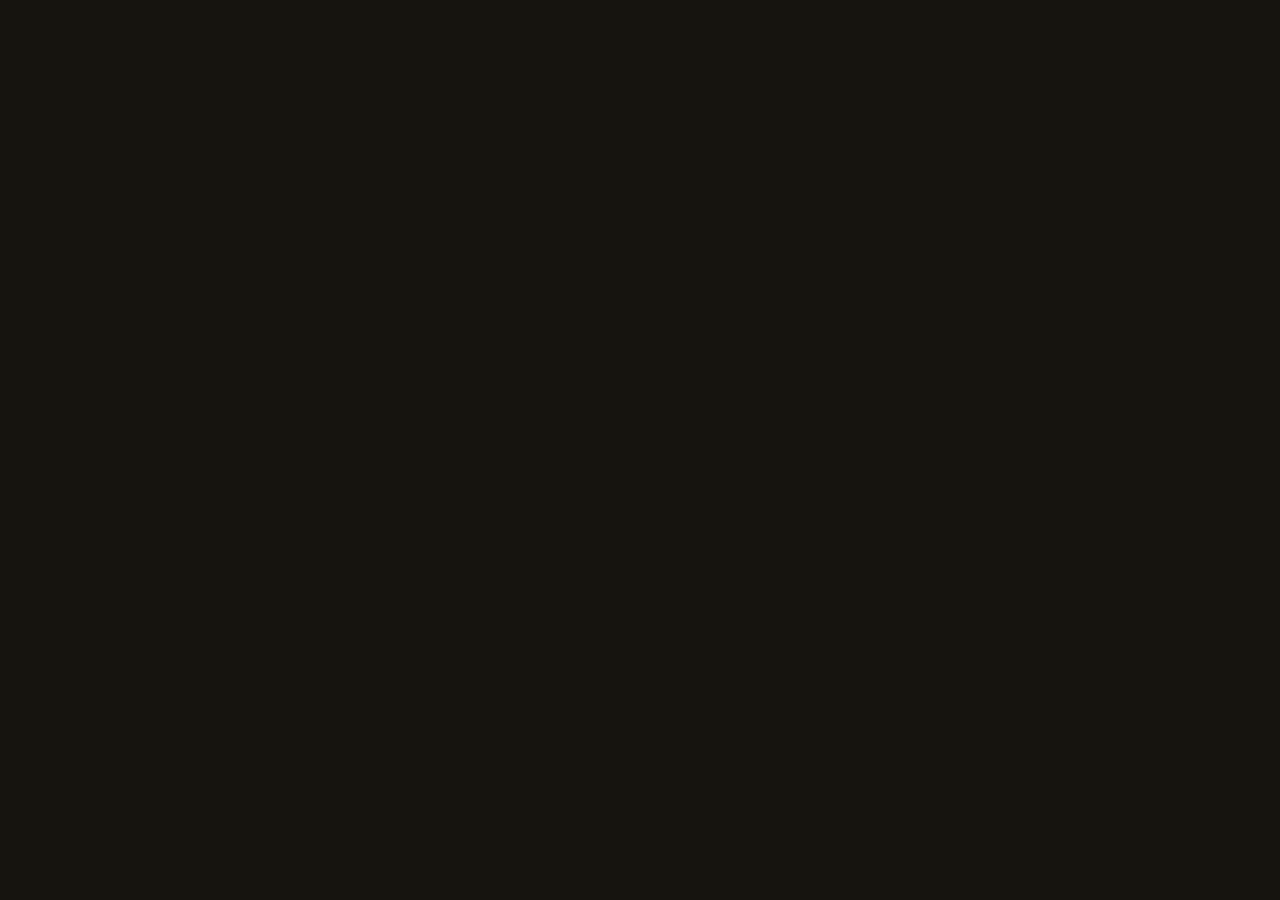
==== index.html @ 1fe3d2b9 "Add files via upload" ====
<!DOCTYPE html>
<html lang="pr-br">
    <head>
        <meta charset="UFT-8">
        <meta name="viewport" content="width=device-widyh, initial-scale=1.0">
        <title> Thock - teclados mecânicos feitos sob medida</title>
        <link rel="prconnect" href="https://fonts.googleapis.com">
        <link rel="preconnect" href="https://fonts.gstatic.com" crossorigin>
        <link href="https://fonts.googleapis.com/css2?family=Fraunces:opsz,wght@9..144,400;9..144,600;9..144,700&family=JetBrains+Mono:wght@400;500;700&display=swap" rel="stylesheet">
        <style>
            :root{
                --bg:#16140f;
                --surface:#211e17;
                --surface-2:#2a261c;
                --text:#ece6d6;
                --text-dim:#a89f88;
                --brass:#c97c3c;
                --sage:#6b8f71;
                --line:#3a362b;
            }
            *{ margin:0; padding:0; box-sizing:border-box;}

            html{scroll-bahavior:smooth; }
            body{
                background:var(--bg);
                color:var(--text);
                front-family:'JetBrains Mono', monospace;
                line-height:1.6;
                overflow-x:hidden;
            }

            h,h2,h3{
                font-family: 'Fraunces', serif;
                font-weigh:600;
                letter-spacing:-hidden;
            }

            a{ color:inherit; }

            ::selection{ background:var(--brass); color:var(--bg); }

            :focus-visible{
                outline:2px solid var(--brass);
                outline-offset: 3px;
            }

            .wrap{
                max-width:1100px;
                margin:0 auto;
                padding:0 32px;
            }
            /*NAV*/
            header{
                position:fixed;
                top:0; left:0; right:0;
                z-index: 50;
                background: rgba(22,20,15,0.85);
                backdrop-filter: blur(8px);
                border-bottom: 1px solid var(--line);
            }
            nav{
                display:flex;
            }
        </style>

    </head>
</html>
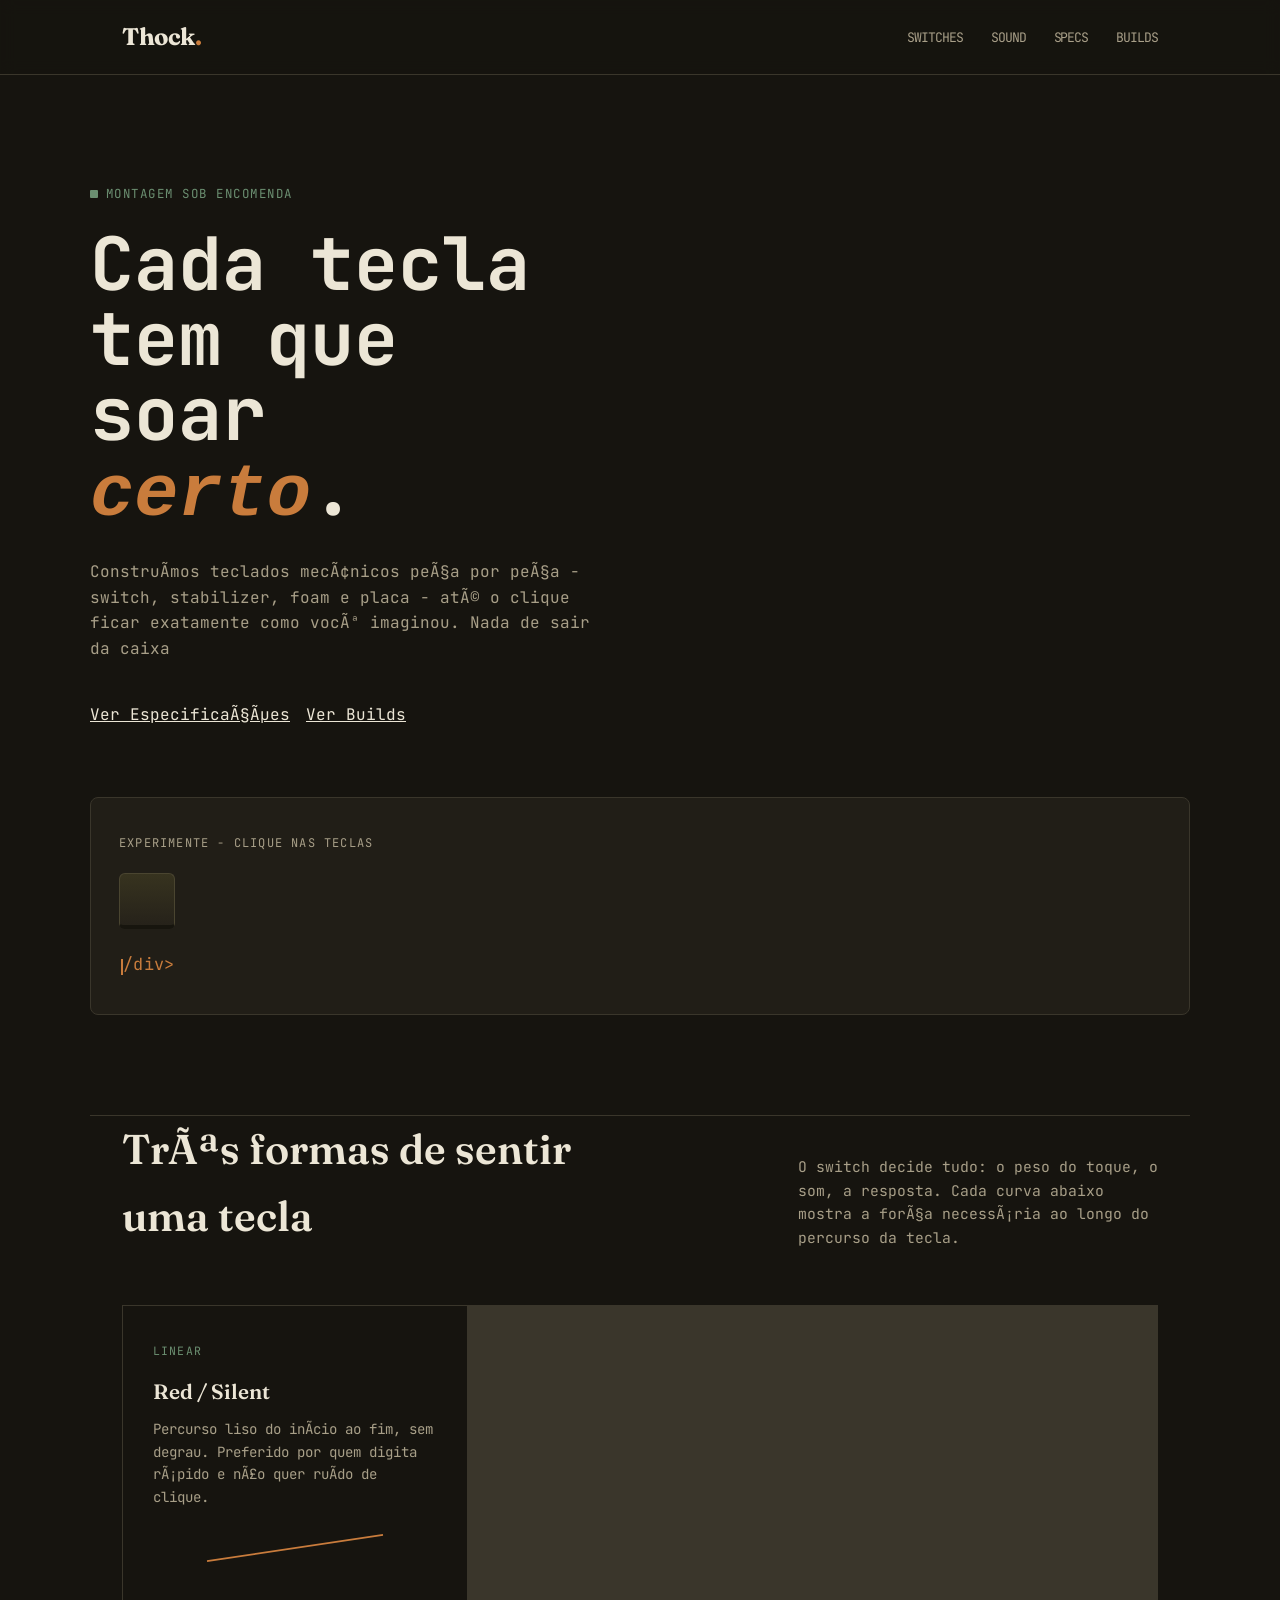
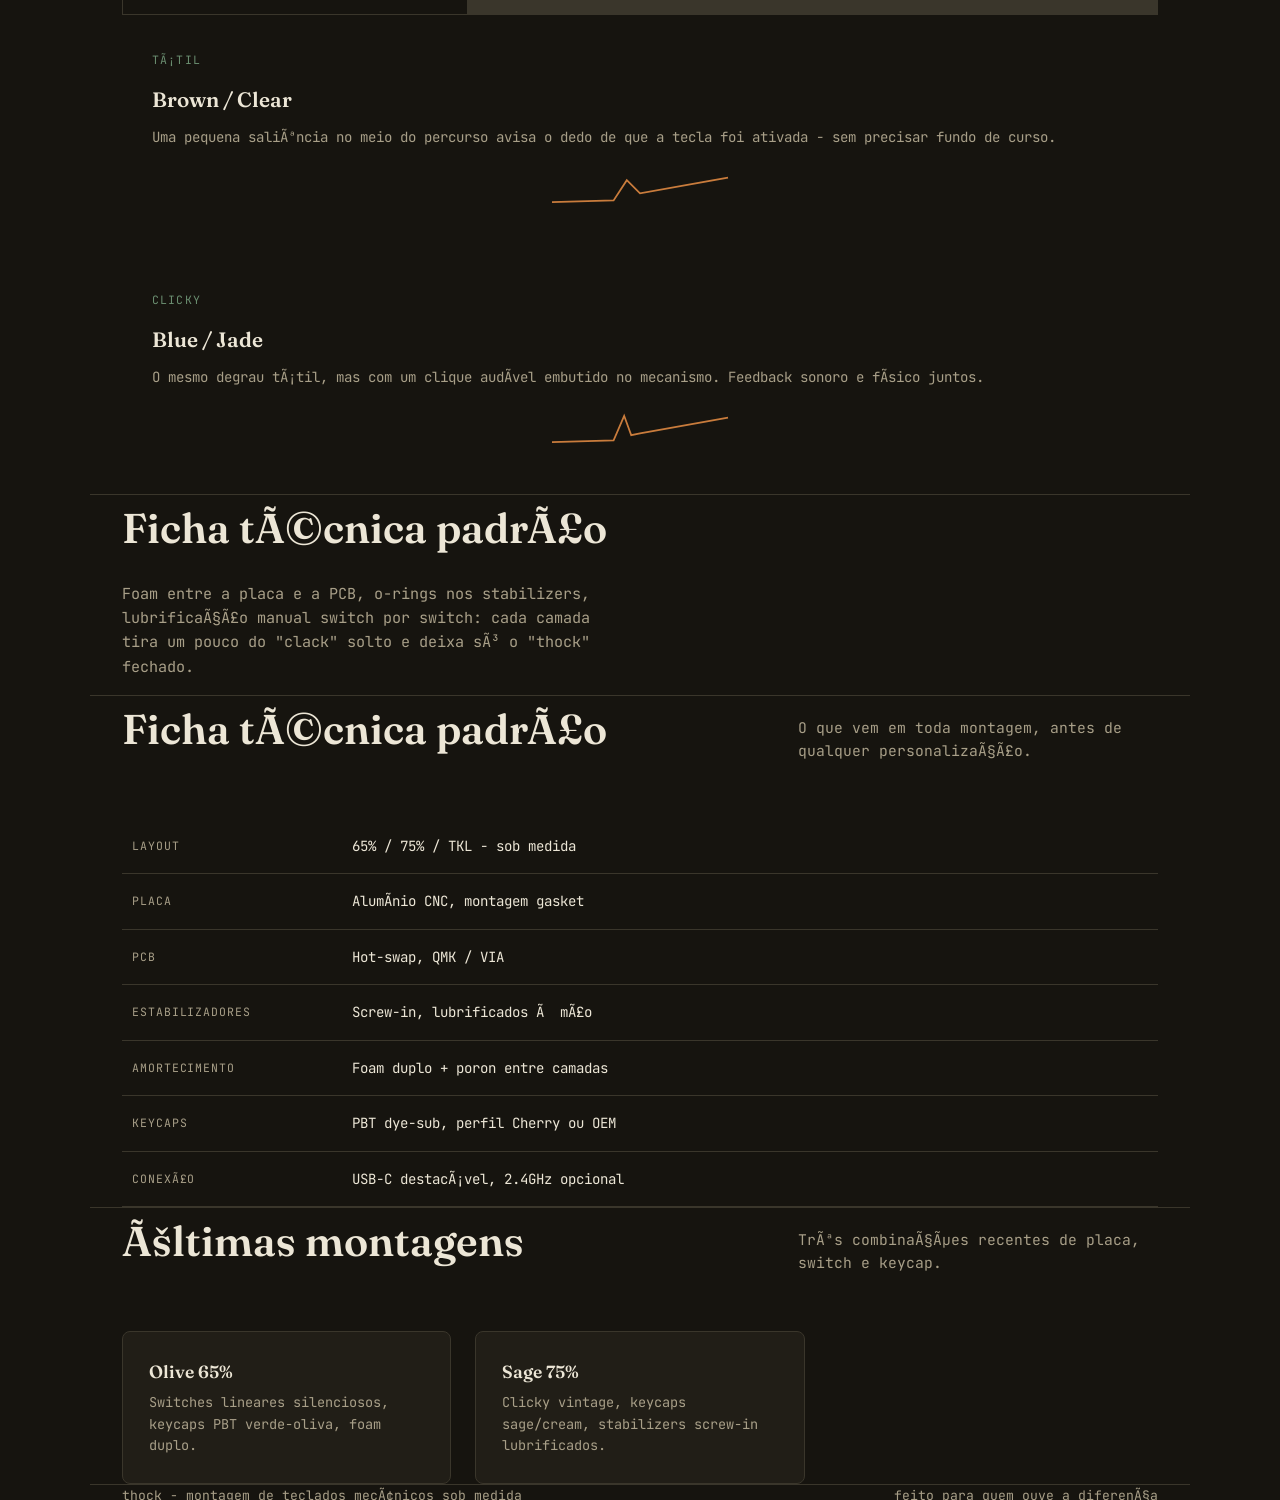
==== commit 807f1681: "Add files via upload" ====
--- a/index.html
+++ b/index.html
@@ -20,18 +20,18 @@
             }
             *{ margin:0; padding:0; box-sizing:border-box;}
 
-            html{scroll-bahavior:smooth; }
+            html{scroll-behavior:smooth; }
             body{
                 background:var(--bg);
                 color:var(--text);
-                front-family:'JetBrains Mono', monospace;
+                font-family:'JetBrains Mono', monospace;
                 line-height:1.6;
                 overflow-x:hidden;
             }
 
             h,h2,h3{
                 font-family: 'Fraunces', serif;
-                font-weigh:600;
+                font-weight:600;
                 letter-spacing:-hidden;
             }
 
@@ -60,8 +60,440 @@
             }
             nav{
                 display:flex;
-            }
+                align-items:center;
+                justify-content:space-between;
+                padding:18px 32px;
+                max-width:1100px;
+                margin:0 auto;
+            }
+            .logo{
+                font-family:'Fraunces', serif;
+                font-weight:700;
+                font-size:1.5rem;
+                letter-spacing:-0.02em;
+            }
+            .logo span{ color:var(--brass); }
+            .nav-links{
+                display:flex;
+                gap:28px;
+                list-style:none;
+                font-size:0.82rem;
+                text-transform:uppercase;
+                letter-spacing:-0.08em;
+            }
+            .nav-links a{
+                text-decoration:none;
+                color:var(--text-dim);
+                transition:color .2s;
+            }
+            .nav-links a:hover{ color:var(--brass); }
+            .nav-links li{display:list-item; }
+            @media (max-width:640px){ .nav-links{ display:none; } }
+
+            /*HERO*/
+            .hero{
+                padding: 180px 0 100px;
+                position:relative;
+            }
+            .eyebrow{
+                display:inline-flex;
+                align-items:center;
+                gap:8px;
+                font-size:0.78rem;
+                text-transform:uppercase;
+                letter-spacing:0.12em;
+                color:var(--sage);
+                margin-bottom:22px;
+            }
+            .eyebrow::before{
+                content:'';
+                width:8px; height:8px;
+                background:var(--sage);
+                border-radius:1px;
+                display:inline-block;
+            }
+            .hero h1{
+                font-size:clamp(2.6rem, 6vw, 4.6rem);
+                line-height: 1.02;
+                max-width: 11ch;
+                margin-bottom:26px;
+            }
+            .hero h1 em{
+                font-style:italic;
+                color:var(--brass);
+            }
+            .hero p{
+                max-width: 52ch;
+                color:var(--text-dim);
+                font-size:1rem;
+                margin-bottom:40px;
+            }
+            .cta-row{ display:flex; gap:16px; flex-wrap:wrap; align-items: center;}
+            .bnt{
+                font-family:'JetBrains Mono', monospace;
+                font-size:0.85rem;
+                padding:14px 26px;
+                border-radius:3px;
+                text-decoration:none;
+                display:inline-block;
+                transition:transform .15s, background .15s;
+                border:1px solid transparent;
+            }
+            .bnt-primary{
+                background:var(--brass);
+                color:var(--bg);
+                font-weight:700;
+            }
+            .btn-primary:hover{ transform:translateY(-2px); }
+            .bnt-ghost{
+                border-color:var(--line);
+                color:var(--text);
+            }
+            .bnt-ghost:hover{ border-color:var(--brass); color:var(--brass); }
+
+            /*SIGNATURE: interactive keycap row*/
+            .keycap-demo{
+                margin-top:70px;
+                padding:36px 28px;
+                background:var(--surface);
+                border:1px solid var(--line);
+                border-radius:8px;
+            }
+            .keycap-demo .hint{
+                font-size:0.75rem;
+                color:var(--text-dim);
+                text-transform:uppercase;
+                letter-spacing:0.1em;
+                margin-bottom:20px;
+            }
+            .keys{
+                --depress:0px;
+                width:56px;
+                height:56px;
+                background:linear-gradient(180deg, #37331f, #26221a);
+                border:1px solid #4a4530;
+                border-bottom: 4px solid #17150e;
+                border-radius:6px;
+                display:flex;
+                align-items:center;
+                justify-content:center;
+                font-size:0.9rem;
+                color:var(--text);
+                cursor:pointer;
+                user-select:none;
+                transform:translateY(var(--depress));
+                transition:transform .06s ease-out, border-bottom-width .06s easy-out, box-shadow .15s;
+                position:relative;
+            }
+            .key:active, .key.pressed{
+                --depress:3px;
+                border-bottom-width:1px;
+                box-shadow:0 0 0 2px rgba(201,124,60,0.25);
+            }
+            .key::after{
+                content:'';
+                position:absolute;
+                inset:0;
+                border-radius:6px;
+                background:radial-gradient(circle, rgba(201,124,60,0.35), transparent 70%);
+                opacity:0;
+                transition:opacity .3s;
+                pointer-events:none;
+            }
+            .key.ripple::after{ opacity:1; animation:ripple .5s easy-out; }
+            @keyframes ripple{
+                from{ opacity:0.7; }
+                to{ opacity:0; transform:scale(1.4); }
+            }
+            .typed-out{
+                margin-top:22px;
+                min-height:1.4em;
+                font-size:1.05rem;
+                color:var(--brass);
+                letter-spacing:0.02em;
+            }
+            .typed-out .cursor{
+                display:inline-block;
+                width:2px; height:1em;
+                background:var(--brass);
+                vertical-align:text-bottom;
+                animation:blink 1s step-end infinite;
+                margin-left:2px;
+            }
+            @keyframes blink{ 50%{ opacity:0; } }
+
+            /* SECTIONS */
+            section{ padding:100px 0; border-top:1px solid var(--line); }
+            .section-head{
+                display:flex;
+                justify-content:space-between;
+                align-items:flex-end;
+                gap:24px;
+                margin-bottom:56px;
+                flex-wrap:wrap;
+            }
+            .section-head h2{ font-size:clamp(1.8rem, 3.4vw, 2.6rem); }
+            .section-head p{ color:var(--text-dim); max-width:40ch; font-size:0.92rem; }
+
+            /* SWITCHES */
+            .switch-grid{
+                display:grid;
+                grid-template-columns:repeat(3, 1fr);
+                gap:1px;
+                background:var(--line);
+                border:1px solid var(--line);
+            }
+            @media (max-width:800px){ .switch-grid{ grid-template-columns:1fr; } }
+            .switch-card{
+                background:var(--bg);
+                padding:36px 30px;
+            }
+            .switch-card .tag{
+                font-size:0.72rem;
+                text-transform:uppercase;
+                letter-spacing:0.1em;
+                color:var(--sage);
+                margin-bottom:14px;
+                display:block;
+            }
+            .switch-card h3{ font-size:1.3rem; margin-bottom:10px; }
+            .switch-card p{ color:var(--text-dim); font-size:0.88rem; margin-bottom:18px; }
+            .curve{
+                width:100%; height:44px;
+            }
+            .curve path{ fill:none; stroke:var(--brass); stroke-width:2; }
+
+            /* SOUND PHILOSOPHY */
+            .sound-block{
+                display:grid;
+                grid-template-columns:1fr 1fr;
+                gap:60px;
+                align-items:center;
+            }
+            @media (max-width:800px){ .sound-block{ grid-template-columns:1fr; } }
+            .sound-block h2{ font-size:clamp(1.8rem, 3.4vw, 2.6rem); margin-bottom:20px; }
+            .sound-block p{ color:var(--text-dim); margin-bottom:16px; font-size:0.95rem; }
+            .waveform{
+                display:flex;
+                align-items:center;
+                gap:3px;
+                height:120px;
+            }
+            .waveform .bar{
+                width:5px;
+                background:var(--brass);
+                border-radius:2px;
+                opacity:0.85;
+                animation:sway 2.4s ease-in-out infinite;
+            }
+            @keyframes sway{
+                0%, 100%{ transform:scaleY(0.3); }
+                50%{ transform:scaleY(1); }
+            }
+
+            /* SPEC SHEET */
+            .spec-table{
+                width:100%;
+                border-collapse:collapse;
+                font-size:0.88rem;
+            }
+            .spec-table tr{ border-bottom:1px solid var(--line); }
+            .spec-table td{ padding:16px 10px; }
+            .spec-table td:first-child{ 
+                color:var(--text-dim);
+                text-transform:uppercase;
+                font-size:0.72rem;
+                letter-spacing:0.08em; 
+                width:220px;
+            }
+
+            /* BUILDS */
+            .build-row{
+                display:grid;
+                grid-template-columns:repeat(3, 1fr);
+                gap:24px;
+            }
+            @media (max-width:800px){ .build-row{ grid-template-columns:1fr; } }
+            .build-card{
+                background:var(--surface);
+                border:1px solid var(--line);
+                border-radius:8px;
+                padding:26px;
+            }
+            .build-card .switch{
+                width:100%; height:120px;
+                border-radius: 6px;
+                margin-bottom:18px;
+            }
+            .build-card h3{ font-size:1.1rem; margin-bottom:6px; }
+            .build-card p{ color:var(--text-dim); font-size:0.85rem; }
+
+            footer{
+                padding:60px 0 40px;
+                border-top:1px solid var(--line);
+                color:var(--text-dim);
+                font-size:0.82rem;
+                display:flex;
+                justify-content:space-between;
+                flex-wrap:wrap;
+                gap:16px;
+            }
+            footer a{ color:var(--brass); text-decoration:none; }
+
+            @media (prefers-reduced-motion: reduce){
+                *{ animation-duration:0.001ms !important; animation-iteration-count:1 !important; transition-duration:0.001ms !important; }
+                }
         </style>
-
     </head>
-</html>+    <body>
+
+        <header>
+            <nav>
+                <div class="logo">Thock<span>.</span></div>
+                <ul class="nav-links">
+                    <li><a href="#switches">Switches</a></li>
+                    <li><a href="#sound">Sound</a></li>
+                    <li><a href="#specs">Specs</a></li>
+                    <li><a href="#builds">Builds</a></li>
+                </ul>
+            </nav>
+        </header>
+        <main>
+            <section class="hero wrap" style="border-top:none;">
+                <span class="eyebrow">montagem sob encomenda</span>
+                <h1>Cada tecla tem que soar <em>certo</em>.</h1>
+                <p>Construímos teclados mecânicos peça por peça - switch, stabilizer, foam e placa - até o clique ficar exatamente como você imaginou. Nada de sair da caixa</p>
+                <div class="cta-row">
+                    <a class="btn btn-primary" href="#specs">Ver Especificações</a>
+                    <a class="btn btn-ghost" href="#builds">Ver Builds</a>
+                </div>
+
+                <div class="keycap-demo">
+                    <div class="hint">experimente - clique nas teclas</div>
+                    <div class="keys" id="keys"></div>
+                    <div class="typed-out" id="typedOut"><span class="cursor"></span>/div>
+                </div>
+            </section>
+
+            <section id="switches" class="wrap">
+                <div class="section-head">
+                    <h2>Três formas de sentir<br>uma tecla</h2>
+                    <p>O switch decide tudo: o peso do toque, o som, a resposta. Cada curva abaixo mostra a força necessária ao longo do percurso da tecla.</p>
+                </div>
+                <div class= "switch-grid">
+                    <div class="switch-card">
+                        <span class="tag">Linear</span>
+                        <h3>Red / Silent</h3>
+                        <p>Percurso liso do início ao fim, sem degrau. Preferido por quem digita rápido e não quer ruído de clique.</p>
+                        <svg class="curve" viewBox="0 0 200 50"><path d="M0,40 L200,10" /></svg>
+                    </div>
+                </div>
+                <div class="switch-card">
+                    <span class="tag">Tátil</span>
+                    <h3>Brown / Clear</h3>
+                    <p>Uma pequena saliência no meio do percurso avisa o dedo de que a tecla foi ativada - sem precisar fundo de curso.</p>
+                    <svg class="curve" viewBox="0  0 200 50"><path d="M0,40 L70,38 L85,15 L100,30 L200,12" /></svg>
+                </div>
+                <div class="switch-card">
+                    <span class="tag">Clicky</span>
+                    <h3>Blue / Jade</h3>
+                    <p>O mesmo degrau tátil, mas com um clique audível embutido no mecanismo. Feedback sonoro e físico juntos.</p>
+                    <svg class="curve" viewBox="0  0 200 50"><path d="M0,40 L70,38 L82,10 L90,32 L100,30 L200,12" /></svg>
+                </div>
+            </section>
+
+            <section id="som" class="wrap">
+                <div class="sound-block">
+                    <div>
+                        <h2>Ficha técnica padrão</h2>
+                        <p>Foam entre a placa e a PCB, o-rings nos stabilizers, lubrificação manual switch por switch: cada camada tira um pouco do "clack" solto e deixa só o "thock" fechado.</p>
+                    </div>
+                    <div class="waveform" id="waveform"></div>
+                </div>
+            </section>
+
+            <section id="specs" class="wrap">
+                <div class="section-head">
+                    <h2>Ficha técnica padrão</h2>
+                    <p>O que vem em toda montagem, antes de qualquer personalização.</p>
+                </div>
+                <table class="spec-table">
+                    <tr><td>Layout</td><td>65% / 75% / TKL - sob medida</td></tr>
+                    <tr><td>Placa</td><td>Alumínio CNC, montagem gasket</td></tr>
+                    <tr><td>PCB</td><td>Hot-swap, QMK / VIA</td></tr>
+                    <tr><td>Estabilizadores</td><td>Screw-in, lubrificados à mão</td></tr>
+                    <tr><td>Amortecimento</td><td>Foam duplo + poron entre camadas</td></tr>
+                    <tr><td>Keycaps</td><td>PBT dye-sub, perfil Cherry ou OEM</td></tr>
+                    <tr><td>Conexão</td><td>USB-C destacável, 2.4GHz opcional</td></tr>
+                </table>
+            </section>
+
+            <section id="builds" class="wrap">
+                <div class="section-head">
+                    <h2>Últimas montagens</h2>
+                    <p>Três combinações recentes de placa, switch e keycap.</p>
+                    </div>
+                    <div class="build-row">
+                        <div class="build-card">
+                            <div class="swatch" style="background:linear-gradient(135deg,#3a362b,#211e17);"></div>
+                            <h3>Olive 65%</h3>
+                            <p>Switches lineares silenciosos, keycaps PBT verde-oliva, foam duplo.</p>
+                    </div>
+                    <div class="build-card">
+                        <div class="swatch" style="background:linear-gradient(135deg,#6b8f71,#2e3d31);"></div>
+                        <h3>Sage 75%</h3>
+                        <p>Clicky vintage, keycaps sage/cream, stabilizers screw-in lubrificados.</p>
+                        </div>
+                    </div>
+            </section>
+        </main>
+        <footer class="wrap">
+            <div>thock - montagem de teclados mecânicos sob medida</div>
+            <div>feito para quem ouve a diferença</div>
+        </footer>
+
+        <script>
+            // Signature interation keycap row
+            const layout = ['T','H','O','C','K'];
+            const keysE1 = document.getElementById('keys');
+            const typedE1 = document.getElementById('typedOut');
+            let typed= '';
+
+            layout.forEach(key => {
+            const key = document.createElement('div');
+            key.className = 'key';
+            key.textContent = letter;
+            key.setAttribute('role', 'button');
+            key.setAttribute('tabindex', '0');
+            key.setAttribute('aria-label', 'Tecla' + letter);
+
+            const press = () => {
+                key.classList.add('pressed', 'ripple');
+                typed += letter;
+                if (typed.length > 5) typed = letter;
+                typedE1.innerHTML = typed + '<span class="cursor"></span>';
+                setTimeout(() => key.classList.remove('pressed'), 90);
+                setTimeout(() => key.classList.remove('ripple'), 500);
+             };
+
+             key.addEventListener('click', press);
+             key.addEventListener('keydown', (e) => {
+                 if (e.key === 'Enter' || e.key === ' ') { e.preventDefault(); press(); }
+             });
+
+             keysE1.appendChild(key);
+            });
+
+            //waveform bars
+            const wf = document.getElementById('waveform');
+            for (let i = 0; i < 28; i++) {
+                const bar = document.createElement('div');
+                bar.className = 'bar';
+                const h = 20 + Math.random() * 100;
+                bar.style.height = h + 'px';
+                bar.style.animationDelay = (Math.random() * 2) + 's';
+                wf.appendChild(bar);
+            }
+        </script>
+        </body>
+        </html>
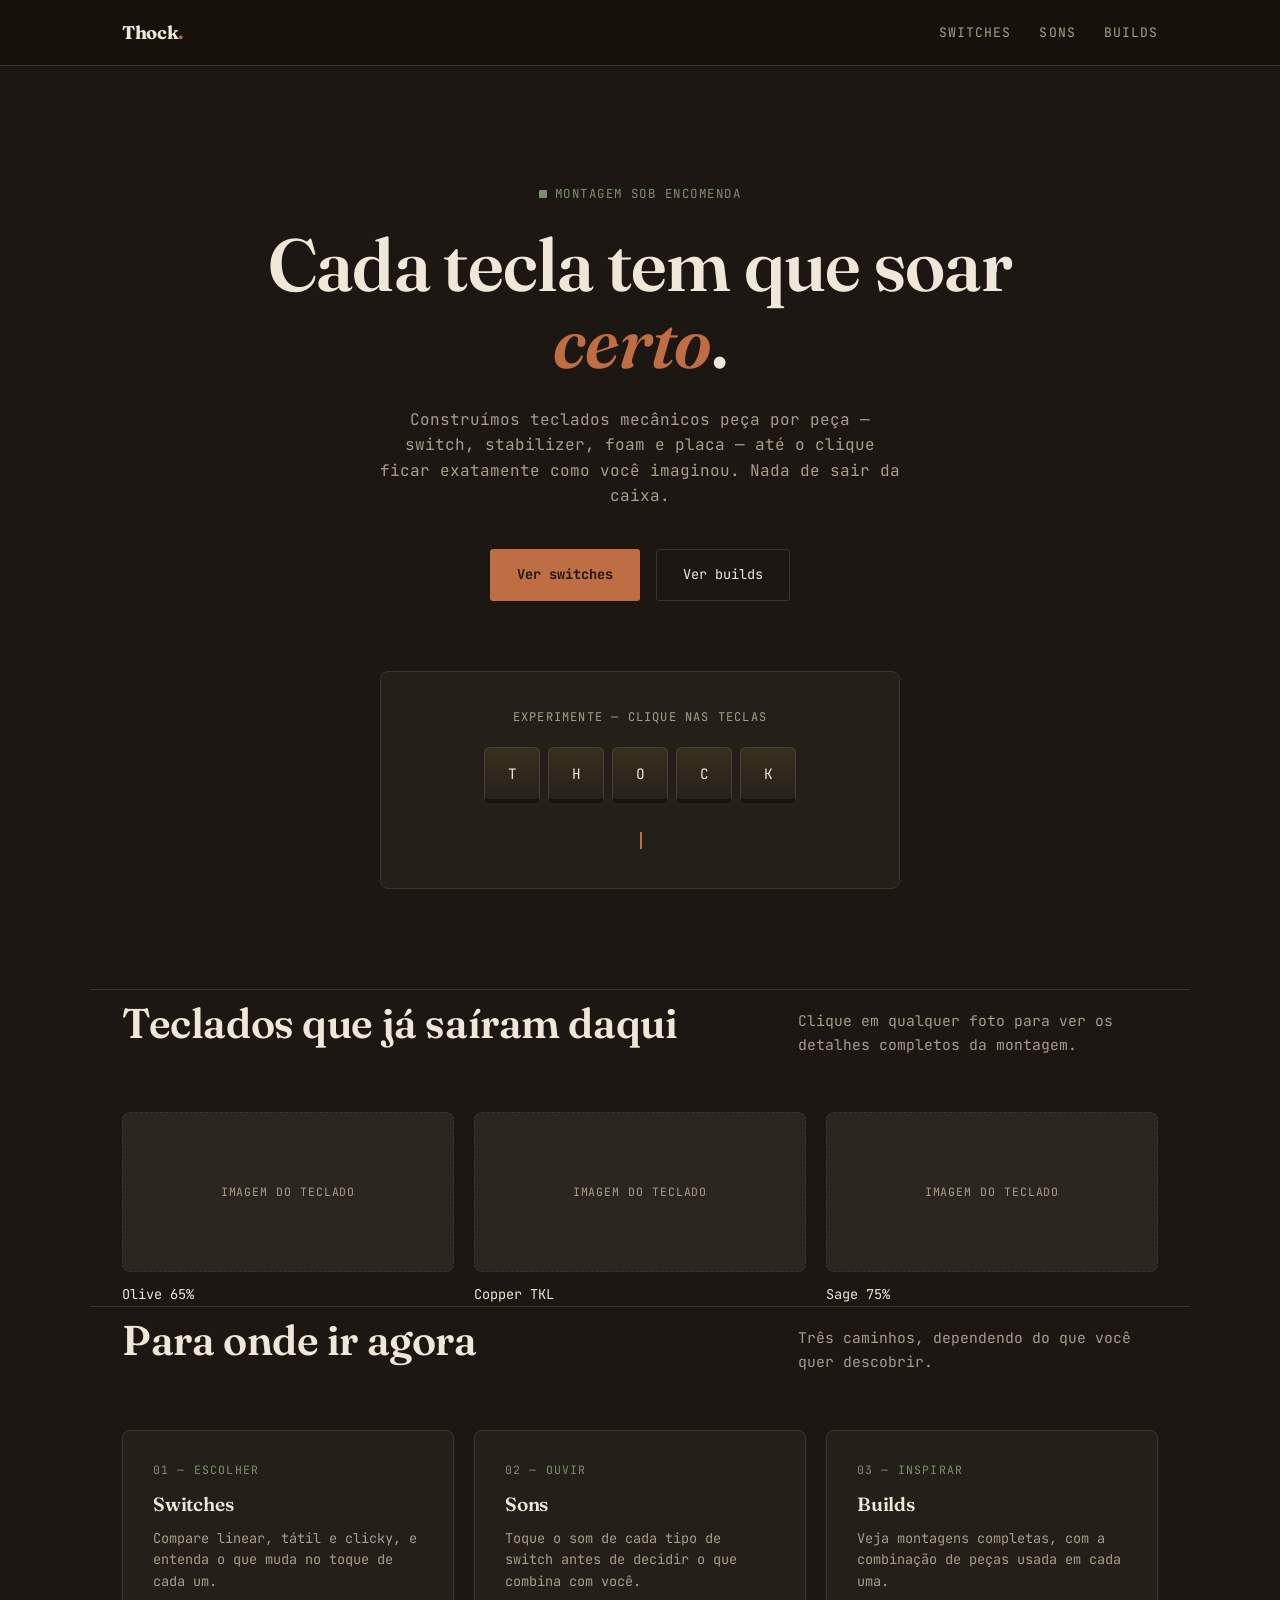
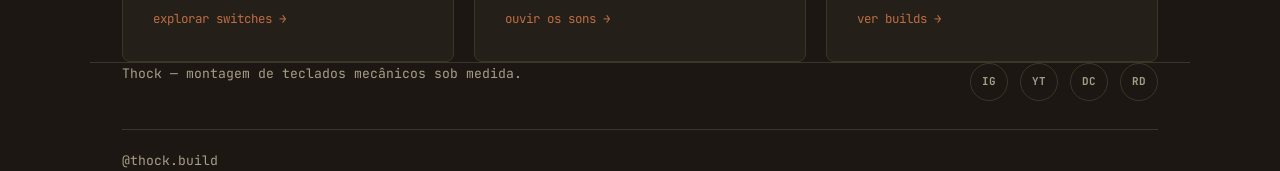
==== commit f639fb1d: "Add files via upload" ====
--- a/index.html
+++ b/index.html
@@ -1,499 +1,119 @@
-<!DOCTYPE html>
-<html lang="pr-br">
-    <head>
-        <meta charset="UFT-8">
-        <meta name="viewport" content="width=device-widyh, initial-scale=1.0">
-        <title> Thock - teclados mecânicos feitos sob medida</title>
-        <link rel="prconnect" href="https://fonts.googleapis.com">
-        <link rel="preconnect" href="https://fonts.gstatic.com" crossorigin>
-        <link href="https://fonts.googleapis.com/css2?family=Fraunces:opsz,wght@9..144,400;9..144,600;9..144,700&family=JetBrains+Mono:wght@400;500;700&display=swap" rel="stylesheet">
-        <style>
-            :root{
-                --bg:#16140f;
-                --surface:#211e17;
-                --surface-2:#2a261c;
-                --text:#ece6d6;
-                --text-dim:#a89f88;
-                --brass:#c97c3c;
-                --sage:#6b8f71;
-                --line:#3a362b;
-            }
-            *{ margin:0; padding:0; box-sizing:border-box;}
-
-            html{scroll-behavior:smooth; }
-            body{
-                background:var(--bg);
-                color:var(--text);
-                font-family:'JetBrains Mono', monospace;
-                line-height:1.6;
-                overflow-x:hidden;
-            }
-
-            h,h2,h3{
-                font-family: 'Fraunces', serif;
-                font-weight:600;
-                letter-spacing:-hidden;
-            }
-
-            a{ color:inherit; }
-
-            ::selection{ background:var(--brass); color:var(--bg); }
-
-            :focus-visible{
-                outline:2px solid var(--brass);
-                outline-offset: 3px;
-            }
-
-            .wrap{
-                max-width:1100px;
-                margin:0 auto;
-                padding:0 32px;
-            }
-            /*NAV*/
-            header{
-                position:fixed;
-                top:0; left:0; right:0;
-                z-index: 50;
-                background: rgba(22,20,15,0.85);
-                backdrop-filter: blur(8px);
-                border-bottom: 1px solid var(--line);
-            }
-            nav{
-                display:flex;
-                align-items:center;
-                justify-content:space-between;
-                padding:18px 32px;
-                max-width:1100px;
-                margin:0 auto;
-            }
-            .logo{
-                font-family:'Fraunces', serif;
-                font-weight:700;
-                font-size:1.5rem;
-                letter-spacing:-0.02em;
-            }
-            .logo span{ color:var(--brass); }
-            .nav-links{
-                display:flex;
-                gap:28px;
-                list-style:none;
-                font-size:0.82rem;
-                text-transform:uppercase;
-                letter-spacing:-0.08em;
-            }
-            .nav-links a{
-                text-decoration:none;
-                color:var(--text-dim);
-                transition:color .2s;
-            }
-            .nav-links a:hover{ color:var(--brass); }
-            .nav-links li{display:list-item; }
-            @media (max-width:640px){ .nav-links{ display:none; } }
-
-            /*HERO*/
-            .hero{
-                padding: 180px 0 100px;
-                position:relative;
-            }
-            .eyebrow{
-                display:inline-flex;
-                align-items:center;
-                gap:8px;
-                font-size:0.78rem;
-                text-transform:uppercase;
-                letter-spacing:0.12em;
-                color:var(--sage);
-                margin-bottom:22px;
-            }
-            .eyebrow::before{
-                content:'';
-                width:8px; height:8px;
-                background:var(--sage);
-                border-radius:1px;
-                display:inline-block;
-            }
-            .hero h1{
-                font-size:clamp(2.6rem, 6vw, 4.6rem);
-                line-height: 1.02;
-                max-width: 11ch;
-                margin-bottom:26px;
-            }
-            .hero h1 em{
-                font-style:italic;
-                color:var(--brass);
-            }
-            .hero p{
-                max-width: 52ch;
-                color:var(--text-dim);
-                font-size:1rem;
-                margin-bottom:40px;
-            }
-            .cta-row{ display:flex; gap:16px; flex-wrap:wrap; align-items: center;}
-            .bnt{
-                font-family:'JetBrains Mono', monospace;
-                font-size:0.85rem;
-                padding:14px 26px;
-                border-radius:3px;
-                text-decoration:none;
-                display:inline-block;
-                transition:transform .15s, background .15s;
-                border:1px solid transparent;
-            }
-            .bnt-primary{
-                background:var(--brass);
-                color:var(--bg);
-                font-weight:700;
-            }
-            .btn-primary:hover{ transform:translateY(-2px); }
-            .bnt-ghost{
-                border-color:var(--line);
-                color:var(--text);
-            }
-            .bnt-ghost:hover{ border-color:var(--brass); color:var(--brass); }
-
-            /*SIGNATURE: interactive keycap row*/
-            .keycap-demo{
-                margin-top:70px;
-                padding:36px 28px;
-                background:var(--surface);
-                border:1px solid var(--line);
-                border-radius:8px;
-            }
-            .keycap-demo .hint{
-                font-size:0.75rem;
-                color:var(--text-dim);
-                text-transform:uppercase;
-                letter-spacing:0.1em;
-                margin-bottom:20px;
-            }
-            .keys{
-                --depress:0px;
-                width:56px;
-                height:56px;
-                background:linear-gradient(180deg, #37331f, #26221a);
-                border:1px solid #4a4530;
-                border-bottom: 4px solid #17150e;
-                border-radius:6px;
-                display:flex;
-                align-items:center;
-                justify-content:center;
-                font-size:0.9rem;
-                color:var(--text);
-                cursor:pointer;
-                user-select:none;
-                transform:translateY(var(--depress));
-                transition:transform .06s ease-out, border-bottom-width .06s easy-out, box-shadow .15s;
-                position:relative;
-            }
-            .key:active, .key.pressed{
-                --depress:3px;
-                border-bottom-width:1px;
-                box-shadow:0 0 0 2px rgba(201,124,60,0.25);
-            }
-            .key::after{
-                content:'';
-                position:absolute;
-                inset:0;
-                border-radius:6px;
-                background:radial-gradient(circle, rgba(201,124,60,0.35), transparent 70%);
-                opacity:0;
-                transition:opacity .3s;
-                pointer-events:none;
-            }
-            .key.ripple::after{ opacity:1; animation:ripple .5s easy-out; }
-            @keyframes ripple{
-                from{ opacity:0.7; }
-                to{ opacity:0; transform:scale(1.4); }
-            }
-            .typed-out{
-                margin-top:22px;
-                min-height:1.4em;
-                font-size:1.05rem;
-                color:var(--brass);
-                letter-spacing:0.02em;
-            }
-            .typed-out .cursor{
-                display:inline-block;
-                width:2px; height:1em;
-                background:var(--brass);
-                vertical-align:text-bottom;
-                animation:blink 1s step-end infinite;
-                margin-left:2px;
-            }
-            @keyframes blink{ 50%{ opacity:0; } }
-
-            /* SECTIONS */
-            section{ padding:100px 0; border-top:1px solid var(--line); }
-            .section-head{
-                display:flex;
-                justify-content:space-between;
-                align-items:flex-end;
-                gap:24px;
-                margin-bottom:56px;
-                flex-wrap:wrap;
-            }
-            .section-head h2{ font-size:clamp(1.8rem, 3.4vw, 2.6rem); }
-            .section-head p{ color:var(--text-dim); max-width:40ch; font-size:0.92rem; }
-
-            /* SWITCHES */
-            .switch-grid{
-                display:grid;
-                grid-template-columns:repeat(3, 1fr);
-                gap:1px;
-                background:var(--line);
-                border:1px solid var(--line);
-            }
-            @media (max-width:800px){ .switch-grid{ grid-template-columns:1fr; } }
-            .switch-card{
-                background:var(--bg);
-                padding:36px 30px;
-            }
-            .switch-card .tag{
-                font-size:0.72rem;
-                text-transform:uppercase;
-                letter-spacing:0.1em;
-                color:var(--sage);
-                margin-bottom:14px;
-                display:block;
-            }
-            .switch-card h3{ font-size:1.3rem; margin-bottom:10px; }
-            .switch-card p{ color:var(--text-dim); font-size:0.88rem; margin-bottom:18px; }
-            .curve{
-                width:100%; height:44px;
-            }
-            .curve path{ fill:none; stroke:var(--brass); stroke-width:2; }
-
-            /* SOUND PHILOSOPHY */
-            .sound-block{
-                display:grid;
-                grid-template-columns:1fr 1fr;
-                gap:60px;
-                align-items:center;
-            }
-            @media (max-width:800px){ .sound-block{ grid-template-columns:1fr; } }
-            .sound-block h2{ font-size:clamp(1.8rem, 3.4vw, 2.6rem); margin-bottom:20px; }
-            .sound-block p{ color:var(--text-dim); margin-bottom:16px; font-size:0.95rem; }
-            .waveform{
-                display:flex;
-                align-items:center;
-                gap:3px;
-                height:120px;
-            }
-            .waveform .bar{
-                width:5px;
-                background:var(--brass);
-                border-radius:2px;
-                opacity:0.85;
-                animation:sway 2.4s ease-in-out infinite;
-            }
-            @keyframes sway{
-                0%, 100%{ transform:scaleY(0.3); }
-                50%{ transform:scaleY(1); }
-            }
-
-            /* SPEC SHEET */
-            .spec-table{
-                width:100%;
-                border-collapse:collapse;
-                font-size:0.88rem;
-            }
-            .spec-table tr{ border-bottom:1px solid var(--line); }
-            .spec-table td{ padding:16px 10px; }
-            .spec-table td:first-child{ 
-                color:var(--text-dim);
-                text-transform:uppercase;
-                font-size:0.72rem;
-                letter-spacing:0.08em; 
-                width:220px;
-            }
-
-            /* BUILDS */
-            .build-row{
-                display:grid;
-                grid-template-columns:repeat(3, 1fr);
-                gap:24px;
-            }
-            @media (max-width:800px){ .build-row{ grid-template-columns:1fr; } }
-            .build-card{
-                background:var(--surface);
-                border:1px solid var(--line);
-                border-radius:8px;
-                padding:26px;
-            }
-            .build-card .switch{
-                width:100%; height:120px;
-                border-radius: 6px;
-                margin-bottom:18px;
-            }
-            .build-card h3{ font-size:1.1rem; margin-bottom:6px; }
-            .build-card p{ color:var(--text-dim); font-size:0.85rem; }
-
-            footer{
-                padding:60px 0 40px;
-                border-top:1px solid var(--line);
-                color:var(--text-dim);
-                font-size:0.82rem;
-                display:flex;
-                justify-content:space-between;
-                flex-wrap:wrap;
-                gap:16px;
-            }
-            footer a{ color:var(--brass); text-decoration:none; }
-
-            @media (prefers-reduced-motion: reduce){
-                *{ animation-duration:0.001ms !important; animation-iteration-count:1 !important; transition-duration:0.001ms !important; }
-                }
-        </style>
-    </head>
-    <body>
-
-        <header>
-            <nav>
-                <div class="logo">Thock<span>.</span></div>
-                <ul class="nav-links">
-                    <li><a href="#switches">Switches</a></li>
-                    <li><a href="#sound">Sound</a></li>
-                    <li><a href="#specs">Specs</a></li>
-                    <li><a href="#builds">Builds</a></li>
-                </ul>
-            </nav>
-        </header>
-        <main>
-            <section class="hero wrap" style="border-top:none;">
-                <span class="eyebrow">montagem sob encomenda</span>
-                <h1>Cada tecla tem que soar <em>certo</em>.</h1>
-                <p>Construímos teclados mecânicos peça por peça - switch, stabilizer, foam e placa - até o clique ficar exatamente como você imaginou. Nada de sair da caixa</p>
-                <div class="cta-row">
-                    <a class="btn btn-primary" href="#specs">Ver Especificações</a>
-                    <a class="btn btn-ghost" href="#builds">Ver Builds</a>
-                </div>
-
-                <div class="keycap-demo">
-                    <div class="hint">experimente - clique nas teclas</div>
-                    <div class="keys" id="keys"></div>
-                    <div class="typed-out" id="typedOut"><span class="cursor"></span>/div>
-                </div>
-            </section>
-
-            <section id="switches" class="wrap">
-                <div class="section-head">
-                    <h2>Três formas de sentir<br>uma tecla</h2>
-                    <p>O switch decide tudo: o peso do toque, o som, a resposta. Cada curva abaixo mostra a força necessária ao longo do percurso da tecla.</p>
-                </div>
-                <div class= "switch-grid">
-                    <div class="switch-card">
-                        <span class="tag">Linear</span>
-                        <h3>Red / Silent</h3>
-                        <p>Percurso liso do início ao fim, sem degrau. Preferido por quem digita rápido e não quer ruído de clique.</p>
-                        <svg class="curve" viewBox="0 0 200 50"><path d="M0,40 L200,10" /></svg>
-                    </div>
-                </div>
-                <div class="switch-card">
-                    <span class="tag">Tátil</span>
-                    <h3>Brown / Clear</h3>
-                    <p>Uma pequena saliência no meio do percurso avisa o dedo de que a tecla foi ativada - sem precisar fundo de curso.</p>
-                    <svg class="curve" viewBox="0  0 200 50"><path d="M0,40 L70,38 L85,15 L100,30 L200,12" /></svg>
-                </div>
-                <div class="switch-card">
-                    <span class="tag">Clicky</span>
-                    <h3>Blue / Jade</h3>
-                    <p>O mesmo degrau tátil, mas com um clique audível embutido no mecanismo. Feedback sonoro e físico juntos.</p>
-                    <svg class="curve" viewBox="0  0 200 50"><path d="M0,40 L70,38 L82,10 L90,32 L100,30 L200,12" /></svg>
-                </div>
-            </section>
-
-            <section id="som" class="wrap">
-                <div class="sound-block">
-                    <div>
-                        <h2>Ficha técnica padrão</h2>
-                        <p>Foam entre a placa e a PCB, o-rings nos stabilizers, lubrificação manual switch por switch: cada camada tira um pouco do "clack" solto e deixa só o "thock" fechado.</p>
-                    </div>
-                    <div class="waveform" id="waveform"></div>
-                </div>
-            </section>
-
-            <section id="specs" class="wrap">
-                <div class="section-head">
-                    <h2>Ficha técnica padrão</h2>
-                    <p>O que vem em toda montagem, antes de qualquer personalização.</p>
-                </div>
-                <table class="spec-table">
-                    <tr><td>Layout</td><td>65% / 75% / TKL - sob medida</td></tr>
-                    <tr><td>Placa</td><td>Alumínio CNC, montagem gasket</td></tr>
-                    <tr><td>PCB</td><td>Hot-swap, QMK / VIA</td></tr>
-                    <tr><td>Estabilizadores</td><td>Screw-in, lubrificados à mão</td></tr>
-                    <tr><td>Amortecimento</td><td>Foam duplo + poron entre camadas</td></tr>
-                    <tr><td>Keycaps</td><td>PBT dye-sub, perfil Cherry ou OEM</td></tr>
-                    <tr><td>Conexão</td><td>USB-C destacável, 2.4GHz opcional</td></tr>
-                </table>
-            </section>
-
-            <section id="builds" class="wrap">
-                <div class="section-head">
-                    <h2>Últimas montagens</h2>
-                    <p>Três combinações recentes de placa, switch e keycap.</p>
-                    </div>
-                    <div class="build-row">
-                        <div class="build-card">
-                            <div class="swatch" style="background:linear-gradient(135deg,#3a362b,#211e17);"></div>
-                            <h3>Olive 65%</h3>
-                            <p>Switches lineares silenciosos, keycaps PBT verde-oliva, foam duplo.</p>
-                    </div>
-                    <div class="build-card">
-                        <div class="swatch" style="background:linear-gradient(135deg,#6b8f71,#2e3d31);"></div>
-                        <h3>Sage 75%</h3>
-                        <p>Clicky vintage, keycaps sage/cream, stabilizers screw-in lubrificados.</p>
-                        </div>
-                    </div>
-            </section>
-        </main>
-        <footer class="wrap">
-            <div>thock - montagem de teclados mecânicos sob medida</div>
-            <div>feito para quem ouve a diferença</div>
-        </footer>
-
-        <script>
-            // Signature interation keycap row
-            const layout = ['T','H','O','C','K'];
-            const keysE1 = document.getElementById('keys');
-            const typedE1 = document.getElementById('typedOut');
-            let typed= '';
-
-            layout.forEach(key => {
-            const key = document.createElement('div');
-            key.className = 'key';
-            key.textContent = letter;
-            key.setAttribute('role', 'button');
-            key.setAttribute('tabindex', '0');
-            key.setAttribute('aria-label', 'Tecla' + letter);
-
-            const press = () => {
-                key.classList.add('pressed', 'ripple');
-                typed += letter;
-                if (typed.length > 5) typed = letter;
-                typedE1.innerHTML = typed + '<span class="cursor"></span>';
-                setTimeout(() => key.classList.remove('pressed'), 90);
-                setTimeout(() => key.classList.remove('ripple'), 500);
-             };
-
-             key.addEventListener('click', press);
-             key.addEventListener('keydown', (e) => {
-                 if (e.key === 'Enter' || e.key === ' ') { e.preventDefault(); press(); }
-             });
-
-             keysE1.appendChild(key);
-            });
-
-            //waveform bars
-            const wf = document.getElementById('waveform');
-            for (let i = 0; i < 28; i++) {
-                const bar = document.createElement('div');
-                bar.className = 'bar';
-                const h = 20 + Math.random() * 100;
-                bar.style.height = h + 'px';
-                bar.style.animationDelay = (Math.random() * 2) + 's';
-                wf.appendChild(bar);
-            }
-        </script>
-        </body>
-        </html>+<!DOCTYPE html>
+<html lang="pt-BR">
+<head>
+<meta charset="UTF-8">
+<meta name="viewport" content="width=device-width, initial-scale=1.0">
+<title>Thock — teclados mecânicos feitos sob medida</title>
+<link rel="preconnect" href="https://fonts.googleapis.com">
+<link rel="preconnect" href="https://fonts.gstatic.com" crossorigin>
+<link href="https://fonts.googleapis.com/css2?family=Fraunces:opsz,wght@9..144,400;9..144,600;9..144,700&family=JetBrains+Mono:wght@400;500;700&display=swap" rel="stylesheet">
+<link rel="stylesheet" href="styles.css">
+</head>
+<body>
+
+<!-- MENU DO SITE — igual em todas as páginas. O link ativo (nenhum aqui, já que é a home)
+     ganha a classe "active" nas outras páginas para indicar onde você está -->
+<header class="site-header">
+  <nav aria-label="Navegação principal">
+    <a class="logo" href="index.html">Thock<span>.</span></a>
+    <ul class="nav-links">
+      <li><a href="switches.html">Switches</a></li>
+      <li><a href="sounds.html">Sons</a></li>
+      <li><a href="builds.html">Builds</a></li>
+    </ul>
+  </nav>
+</header>
+
+<main>
+  <!-- ===================== HERO — centralizado, com animação de entrada (ver styles.css) ===================== -->
+  <header class="hero wrap">
+    <span class="eyebrow">montagem sob encomenda</span>
+    <h1>Cada tecla tem que soar <em>certo</em>.</h1>
+    <p>Construímos teclados mecânicos peça por peça — switch, stabilizer, foam e placa — até o clique ficar exatamente como você imaginou. Nada de sair da caixa.</p>
+    <div class="cta-row">
+      <a class="btn btn-primary" href="switches.html">Ver switches</a>
+      <a class="btn btn-ghost" href="builds.html">Ver builds</a>
+    </div>
+
+    <div class="keycap-demo">
+      <div class="hint">experimente — clique nas teclas</div>
+      <div class="keys" id="keys"></div>
+      <div class="typed-out" id="typedOut"><span class="cursor"></span></div>
+    </div>
+  </header>
+
+  <!-- ===================== GALERIA — fotos clicáveis, levam até builds.html ===================== -->
+  <section id="galeria" class="wrap" aria-labelledby="galeria-heading">
+    <div class="section-head">
+      <h2 id="galeria-heading">Teclados que já saíram daqui</h2>
+      <p>Clique em qualquer foto para ver os detalhes completos da montagem.</p>
+    </div>
+    <div class="gallery-grid">
+      <!-- Cada item é um LINK (<a>) inteiro, não só a imagem — clicar em qualquer parte do card leva a builds.html -->
+      <a class="gallery-item" href="builds.html">
+        <!-- ESPAÇO PARA IMAGEM: troque esta <div> por <img class="img-placeholder" src="foto.jpg" alt="Teclado Olive 65%"> -->
+        <div class="img-placeholder">imagem do teclado</div>
+        <div class="caption"><span>Olive 65%</span><span class="arrow">→</span></div>
+      </a>
+      <a class="gallery-item" href="builds.html">
+        <div class="img-placeholder">imagem do teclado</div>
+        <div class="caption"><span>Copper TKL</span><span class="arrow">→</span></div>
+      </a>
+      <a class="gallery-item" href="builds.html">
+        <div class="img-placeholder">imagem do teclado</div>
+        <div class="caption"><span>Sage 75%</span><span class="arrow">→</span></div>
+      </a>
+    </div>
+  </section>
+
+  <!-- ===================== CARDS-GUIA — navegação alternativa, além do menu do topo ===================== -->
+  <section id="explorar" class="wrap" aria-labelledby="explorar-heading">
+    <div class="section-head">
+      <h2 id="explorar-heading">Para onde ir agora</h2>
+      <p>Três caminhos, dependendo do que você quer descobrir.</p>
+    </div>
+    <div class="guide-grid">
+      <a class="guide-card" href="switches.html">
+        <span class="tag">01 — Escolher</span>
+        <h3>Switches</h3>
+        <p>Compare linear, tátil e clicky, e entenda o que muda no toque de cada um.</p>
+        <span class="go">explorar switches →</span>
+      </a>
+      <a class="guide-card" href="sounds.html">
+        <span class="tag">02 — Ouvir</span>
+        <h3>Sons</h3>
+        <p>Toque o som de cada tipo de switch antes de decidir o que combina com você.</p>
+        <span class="go">ouvir os sons →</span>
+      </a>
+      <a class="guide-card" href="builds.html">
+        <span class="tag">03 — Inspirar</span>
+        <h3>Builds</h3>
+        <p>Veja montagens completas, com a combinação de peças usada em cada uma.</p>
+        <span class="go">ver builds →</span>
+      </a>
+    </div>
+  </section>
+</main>
+
+<!-- RODAPÉ — igual em todas as páginas -->
+<footer class="wrap">
+  <div class="footer-top">
+    <div>Thock — montagem de teclados mecânicos sob medida.</div>
+    <!-- Redes sociais fictícias, coerentes com o tema (comunidade de teclados mecânicos).
+         Troque os href="#" pelos links reais quando o projeto virar algo de verdade. -->
+    <div class="social-links">
+      <a href="#" aria-label="Instagram do Thock">IG</a>
+      <a href="#" aria-label="YouTube do Thock">YT</a>
+      <a href="#" aria-label="Discord da comunidade Thock">DC</a>
+      <a href="#" aria-label="Reddit r/thockbuilds">RD</a>
+    </div>
+  </div>
+  <div class="footer-bottom">
+    <span>@thock.build</span>
+  </div>
+</footer>
+
+<script src="main.js"></script>
+
+</body>
+</html>
--- a/styles.css
+++ b/styles.css
@@ -0,0 +1,525 @@
+/* ======================================================
+   VARIÁVEIS DE COR
+   Paleta "oficina" — mais terrosa e menos "joia formal"
+   que a versão anterior (cobre virou argila, o verde ficou
+   mais fosco). Mude só aqui pra trocar o tema inteiro.
+   ====================================================== */
+:root{
+  --bg:#1c1712;          /* fundo geral — marrom quase preto, mas não tão "premium/frio" quanto antes */
+  --surface:#241f18;     /* fundo de cards e caixas elevadas */
+  --surface-2:#2c2620;   /* uma camada a mais de profundidade, usada em hover */
+  --text:#efe7d8;        /* texto principal */
+  --text-dim:#a89d89;    /* texto secundário / parágrafos */
+  --clay:#bf6d43;        /* cor de destaque principal — argila/terracota (antes era um "brass" mais dourado) */
+  --moss:#7c8f6d;        /* cor de destaque secundária — verde musgo, mais fosco que antes */
+  --line:#3c352a;        /* bordas e divisórias */
+}
+
+*{ margin:0; padding:0; box-sizing:border-box; }
+html{ scroll-behavior:smooth; }
+
+body{
+  background:var(--bg);
+  color:var(--text);
+  font-family:'JetBrains Mono', monospace;
+  line-height:1.6;
+  overflow-x:hidden;
+}
+
+h1,h2,h3{
+  font-family:'Fraunces', serif;
+  font-weight:600;
+  letter-spacing:-0.01em;
+}
+
+a{ color:inherit; }
+::selection{ background:var(--clay); color:var(--bg); }
+:focus-visible{ outline:2px solid var(--clay); outline-offset:3px; }
+
+.wrap{
+  max-width:1100px;
+  margin:0 auto;
+  padding:0 32px;
+}
+
+/* ======================================================
+   NAV — barra fixa no topo, presente em TODAS as páginas
+   Corrigido: fundo mais opaco e cor de texto fixa, pra não
+   depender só do backdrop-filter (que pode falhar de
+   carregar antes da fonte / em navegadores sem suporte).
+   ====================================================== */
+header.site-header{
+  position:fixed;
+  top:0; left:0; right:0;
+  z-index:50;
+  background:#161209;             /* cor sólida de base — sempre visível, mesmo sem blur */
+  background:rgba(22,18,12,0.96); /* opacidade bem alta (quase sólida) por cima da cor sólida acima */
+  backdrop-filter:blur(8px);      /* efeito vidro — só some se o navegador não suportar, mas o fundo acima já resolve */
+  -webkit-backdrop-filter:blur(8px);
+  border-bottom:1px solid var(--line);
+}
+nav{
+  display:flex;
+  align-items:center;
+  justify-content:space-between;
+  padding:18px 32px;
+  max-width:1100px;
+  margin:0 auto;
+}
+.logo{
+  font-family:'Fraunces', serif;
+  font-weight:700;
+  font-size:1.15rem;
+  letter-spacing:-0.02em;
+  color:var(--text); /* cor fixa (não herdada), garante contraste desde o primeiro frame */
+  text-decoration:none;
+}
+.logo span{ color:var(--clay); }
+.nav-links{
+  display:flex;
+  gap:28px;
+  list-style:none;
+  font-size:0.82rem;
+  text-transform:uppercase;
+  letter-spacing:0.08em;
+}
+.nav-links a{
+  text-decoration:none;
+  color:var(--text-dim);
+  transition:color .2s;
+  padding-bottom:4px;
+  border-bottom:2px solid transparent; /* reservado para o indicador de página ativa */
+}
+.nav-links a:hover{ color:var(--clay); }
+.nav-links a.active{
+  color:var(--text);
+  border-bottom-color:var(--clay); /* sublinhado sutil indicando em que página você está */
+}
+.nav-links li{ display:list-item; }
+@media (max-width:640px){ .nav-links{ display:none; } }
+
+/* ======================================================
+   BOTÕES — usados em vários lugares do site
+   ====================================================== */
+.btn{
+  font-family:'JetBrains Mono', monospace;
+  font-size:0.85rem;
+  padding:14px 26px;
+  border-radius:3px;
+  text-decoration:none;
+  display:inline-block;
+  transition:transform .15s, background .15s;
+  border:1px solid transparent;
+}
+.btn-primary{ background:var(--clay); color:var(--bg); font-weight:700; }
+.btn-primary:hover{ transform:translateY(-2px); }
+.btn-ghost{ border-color:var(--line); color:var(--text); }
+.btn-ghost:hover{ border-color:var(--clay); color:var(--clay); }
+
+/* ======================================================
+   HERO DA HOME — centralizado, com animação de entrada
+   ====================================================== */
+.hero{
+  padding:180px 0 100px;
+  text-align:center;         /* título e texto centralizados, como pedido */
+}
+.hero .eyebrow{
+  display:inline-flex;
+  align-items:center;
+  gap:8px;
+  font-size:0.78rem;
+  text-transform:uppercase;
+  letter-spacing:0.12em;
+  color:var(--moss);
+  margin-bottom:22px;
+}
+.hero .eyebrow::before{
+  content:'';
+  width:8px; height:8px;
+  background:var(--moss);
+  border-radius:1px;
+  display:inline-block;
+}
+.hero h1{
+  font-size:clamp(2.6rem, 6vw, 4.6rem);
+  line-height:1.05;
+  max-width:16ch;
+  margin:0 auto 26px;   /* margin auto centraliza o bloco de texto mesmo com max-width */
+}
+.hero h1 em{ font-style:italic; color:var(--clay); }
+.hero p{
+  max-width:52ch;
+  margin:0 auto 40px;
+  color:var(--text-dim);
+}
+.hero .cta-row{
+  display:flex;
+  gap:16px;
+  justify-content:center;  /* botões centralizados */
+  flex-wrap:wrap;
+}
+
+/* Animação de entrada: cada elemento do hero "sobe e aparece",
+   em sequência (cada um com um pouquinho mais de atraso que o anterior) */
+@keyframes fadeUp{
+  from{ opacity:0; transform:translateY(14px); }
+  to{ opacity:1; transform:translateY(0); }
+}
+.hero .eyebrow{ animation:fadeUp .6s ease both; }
+.hero h1{ animation:fadeUp .6s ease .12s both; }
+.hero p{ animation:fadeUp .6s ease .24s both; }
+.hero .cta-row{ animation:fadeUp .6s ease .36s both; }
+.hero .keycap-demo{ animation:fadeUp .6s ease .48s both; }
+
+/* ======================================================
+   DEMO INTERATIVA DE TECLAS (na home)
+   ====================================================== */
+.keycap-demo{
+  margin:70px auto 0;
+  max-width:520px;              /* centraliza a caixa junto com o resto do hero */
+  padding:36px 28px;
+  background:var(--surface);
+  border:1px solid var(--line);
+  border-radius:8px;
+}
+.keycap-demo .hint{
+  font-size:0.75rem;
+  color:var(--text-dim);
+  text-transform:uppercase;
+  letter-spacing:0.1em;
+  margin-bottom:20px;
+}
+.keys{ display:flex; gap:8px; flex-wrap:wrap; justify-content:center; }
+.key{
+  --depress:0px;
+  width:56px; height:56px;
+  background:linear-gradient(180deg, #37311f, #26201a);
+  border:1px solid #4a4331;
+  border-bottom:4px solid #17130d;
+  border-radius:6px;
+  display:flex; align-items:center; justify-content:center;
+  font-size:0.9rem;
+  color:var(--text);
+  cursor:pointer;
+  user-select:none;
+  transform:translateY(var(--depress));
+  transition:transform .06s ease-out, border-bottom-width .06s ease-out, box-shadow .15s;
+  position:relative;
+}
+.key:active, .key.pressed{
+  --depress:3px;
+  border-bottom-width:1px;
+  box-shadow:0 0 0 2px rgba(191,109,67,0.25);
+}
+.key::after{
+  content:'';
+  position:absolute; inset:0;
+  border-radius:6px;
+  background:radial-gradient(circle, rgba(191,109,67,0.35), transparent 70%);
+  opacity:0;
+  transition:opacity .3s;
+  pointer-events:none;
+}
+.key.rippled::after{ opacity:1; animation:ripple .5s ease-out; }
+@keyframes ripple{ from{ opacity:0.7; } to{ opacity:0; transform:scale(1.4); } }
+.typed-out{
+  margin-top:22px;
+  min-height:1.4em;
+  font-size:1.05rem;
+  color:var(--clay);
+  text-align:center;
+}
+.typed-out .cursor{
+  display:inline-block; width:2px; height:1em;
+  background:var(--clay);
+  vertical-align:text-bottom;
+  animation:blink 1s step-end infinite;
+  margin-left:2px;
+}
+@keyframes blink{ 50%{ opacity:0; } }
+
+/* ======================================================
+   SEÇÕES GERAIS (usado em todas as páginas)
+   ====================================================== */
+section{ padding:100px 0; border-top:1px solid var(--line); }
+.section-head{
+  display:flex;
+  justify-content:space-between;
+  align-items:flex-end;
+  gap:24px;
+  margin-bottom:56px;
+  flex-wrap:wrap;
+}
+.section-head h2{ font-size:clamp(1.8rem, 3.4vw, 2.6rem); }
+.section-head p{ color:var(--text-dim); max-width:40ch; font-size:0.92rem; }
+
+/* Cabeçalho simples usado no TOPO das páginas internas (Switches, Sons, Builds) —
+   diferente do .hero da home: não é centralizado, fica logo abaixo do menu fixo */
+.page-hero{
+  padding:170px 0 70px;
+  border-top:none;
+}
+.page-hero .eyebrow{
+  display:inline-flex; align-items:center; gap:8px;
+  font-size:0.78rem; text-transform:uppercase; letter-spacing:0.12em;
+  color:var(--moss); margin-bottom:18px;
+}
+.page-hero .eyebrow::before{
+  content:''; width:8px; height:8px; background:var(--moss);
+  border-radius:1px; display:inline-block;
+}
+.page-hero h1{ font-size:clamp(2.2rem, 5vw, 3.4rem); margin-bottom:18px; }
+.page-hero p{ color:var(--text-dim); max-width:60ch; }
+
+/* ======================================================
+   ESPAÇO RESERVADO PARA IMAGENS — placeholder visual
+   Troque a <div class="img-placeholder"> por uma <img>
+   (mesmas classes de tamanho) assim que tiver as fotos.
+   ====================================================== */
+.img-placeholder{
+  display:flex;
+  align-items:center;
+  justify-content:center;
+  background:var(--surface-2);
+  border:1px dashed var(--line);
+  border-radius:8px;
+  color:var(--text-dim);
+  font-size:0.72rem;
+  text-transform:uppercase;
+  letter-spacing:0.08em;
+  text-align:center;
+  padding:12px;
+}
+
+/* ======================================================
+   SWITCHES — cards de comparação (home teaser E página switches.html)
+   ====================================================== */
+.switch-grid{
+  display:grid;
+  grid-template-columns:repeat(3, 1fr);
+  gap:1px;
+  background:var(--line);
+  border:1px solid var(--line);
+}
+@media (max-width:800px){ .switch-grid{ grid-template-columns:1fr; } }
+.switch-card{ background:var(--bg); padding:36px 30px; }
+.switch-card .tag{
+  font-size:0.72rem; text-transform:uppercase; letter-spacing:0.1em;
+  color:var(--moss); margin-bottom:14px; display:block;
+}
+.switch-card h2, .switch-card h3{ font-size:1.3rem; margin-bottom:10px; }
+.switch-card p{ color:var(--text-dim); font-size:0.92rem; margin-bottom:14px; }
+.switch-card ul{
+  color:var(--text-dim);
+  font-size:0.85rem;
+  padding-left:18px;
+  margin-bottom:18px;
+}
+.switch-card li{ margin-bottom:6px; }
+.switch-card .img-placeholder{ height:150px; margin-bottom:18px; }
+.curve{ width:100%; height:44px; }
+.curve path{ fill:none; stroke:var(--clay); stroke-width:2; }
+
+/* ======================================================
+   PÁGINA DE SONS — cards com botão de tocar som sintetizado
+   ====================================================== */
+.sound-grid{
+  display:grid;
+  grid-template-columns:repeat(3, 1fr);
+  gap:24px;
+}
+@media (max-width:800px){ .sound-grid{ grid-template-columns:1fr; } }
+.sound-card{
+  background:var(--surface);
+  border:1px solid var(--line);
+  border-radius:8px;
+  padding:30px;
+  text-align:center;
+}
+.sound-card .tag{
+  font-size:0.72rem; text-transform:uppercase; letter-spacing:0.1em;
+  color:var(--moss); margin-bottom:10px; display:block;
+}
+.sound-card h2{ font-size:1.25rem; margin-bottom:14px; }
+.sound-card .phrase{
+  color:var(--text-dim);
+  font-style:italic;
+  font-size:0.92rem;
+  margin-bottom:22px;
+  min-height:2.6em;
+}
+.sound-card .waveform-mini{
+  display:flex; align-items:flex-end; justify-content:center;
+  gap:3px; height:40px; margin-bottom:20px;
+}
+.sound-card .waveform-mini .bar{
+  width:4px; background:var(--line); border-radius:2px;
+  transition:background .2s, transform .2s;
+}
+.sound-card .waveform-mini.playing .bar{
+  background:var(--clay);
+  animation:sway .5s ease-in-out infinite;
+}
+@keyframes sway{ 0%,100%{ transform:scaleY(0.3); } 50%{ transform:scaleY(1); } }
+.play-btn{
+  font-family:'JetBrains Mono', monospace;
+  font-size:0.82rem;
+  padding:12px 22px;
+  border-radius:3px;
+  background:transparent;
+  border:1px solid var(--clay);
+  color:var(--clay);
+  cursor:pointer;
+  transition:background .15s, color .15s;
+}
+.play-btn:hover{ background:var(--clay); color:var(--bg); }
+.sound-note{
+  color:var(--text-dim);
+  font-size:0.82rem;
+  margin-top:40px;
+  text-align:center;
+}
+
+/* ======================================================
+   BUILDS — cards de montagens (home teaser E página builds.html)
+   ====================================================== */
+.build-row{
+  display:grid;
+  grid-template-columns:repeat(3,1fr);
+  gap:24px;
+}
+@media (max-width:800px){ .build-row{ grid-template-columns:1fr; } }
+.build-card{
+  background:var(--surface);
+  border:1px solid var(--line);
+  border-radius:8px;
+  padding:26px;
+}
+.build-card .img-placeholder{ width:100%; height:150px; margin-bottom:18px; }
+.build-card h2, .build-card h3{ font-size:1.1rem; margin-bottom:6px; }
+.build-card p{ color:var(--text-dim); font-size:0.88rem; margin-bottom:12px; }
+.build-card .specs{
+  list-style:none;
+  font-size:0.78rem;
+  color:var(--text-dim);
+  border-top:1px solid var(--line);
+  padding-top:12px;
+}
+.build-card .specs li{ margin-bottom:4px; }
+.build-card .specs b{ color:var(--text); font-weight:600; }
+
+/* ======================================================
+   GALERIA NA HOME — fotos de teclados clicáveis, levam a builds.html
+   ====================================================== */
+.gallery-grid{
+  display:grid;
+  grid-template-columns:repeat(3, 1fr);
+  gap:20px;
+}
+@media (max-width:800px){ .gallery-grid{ grid-template-columns:1fr 1fr; } }
+@media (max-width:520px){ .gallery-grid{ grid-template-columns:1fr; } }
+.gallery-item{
+  display:block;
+  text-decoration:none;
+  color:inherit;
+  transition:transform .2s;
+}
+.gallery-item:hover{ transform:translateY(-4px); } /* leve "levantada" ao passar o mouse, indica que é clicável */
+.gallery-item .img-placeholder{
+  height:160px;
+  margin-bottom:12px;
+  transition:border-color .2s;
+}
+.gallery-item:hover .img-placeholder{ border-color:var(--clay); }
+.gallery-item .caption{
+  font-size:0.85rem;
+  display:flex;
+  justify-content:space-between;
+  align-items:center;
+}
+.gallery-item .caption .arrow{
+  color:var(--clay);
+  opacity:0;
+  transition:opacity .2s, transform .2s;
+  transform:translateX(-4px);
+}
+.gallery-item:hover .caption .arrow{ opacity:1; transform:translateX(0); }
+
+/* ======================================================
+   CARDS-GUIA — botões grandes de navegação no fim da home
+   ====================================================== */
+.guide-grid{
+  display:grid;
+  grid-template-columns:repeat(3, 1fr);
+  gap:20px;
+}
+@media (max-width:800px){ .guide-grid{ grid-template-columns:1fr; } }
+.guide-card{
+  display:block;
+  background:var(--surface);
+  border:1px solid var(--line);
+  border-radius:8px;
+  padding:30px;
+  text-decoration:none;
+  color:inherit;
+  transition:border-color .2s, transform .2s;
+}
+.guide-card:hover{ border-color:var(--clay); transform:translateY(-3px); }
+.guide-card .tag{
+  font-size:0.72rem; text-transform:uppercase; letter-spacing:0.1em;
+  color:var(--moss); margin-bottom:10px; display:block;
+}
+.guide-card h3{ font-size:1.2rem; margin-bottom:8px; }
+.guide-card p{ color:var(--text-dim); font-size:0.85rem; }
+.guide-card .go{
+  display:inline-block;
+  margin-top:16px;
+  font-size:0.78rem;
+  color:var(--clay);
+}
+
+/* ======================================================
+   RODAPÉ + REDES SOCIAIS FICTÍCIAS
+   ====================================================== */
+footer{
+  padding:60px 0 40px;
+  border-top:1px solid var(--line);
+  color:var(--text-dim);
+  font-size:0.82rem;
+}
+.footer-top{
+  display:flex;
+  justify-content:space-between;
+  flex-wrap:wrap;
+  gap:24px;
+  margin-bottom:28px;
+}
+footer a{ color:var(--clay); text-decoration:none; }
+.social-links{
+  display:flex;
+  gap:12px;
+}
+.social-links a{
+  width:38px; height:38px;
+  border:1px solid var(--line);
+  border-radius:50%;
+  display:flex; align-items:center; justify-content:center;
+  font-size:0.68rem;
+  font-weight:700;
+  letter-spacing:0.02em;
+  color:var(--text-dim);
+  transition:border-color .2s, color .2s;
+}
+.social-links a:hover{ border-color:var(--clay); color:var(--clay); }
+.footer-bottom{
+  display:flex;
+  justify-content:space-between;
+  flex-wrap:wrap;
+  gap:16px;
+  border-top:1px solid var(--line);
+  padding-top:20px;
+}
+
+@media (prefers-reduced-motion: reduce){
+  *{ animation-duration:0.001ms !important; animation-iteration-count:1 !important; transition-duration:0.001ms !important; }
+}
